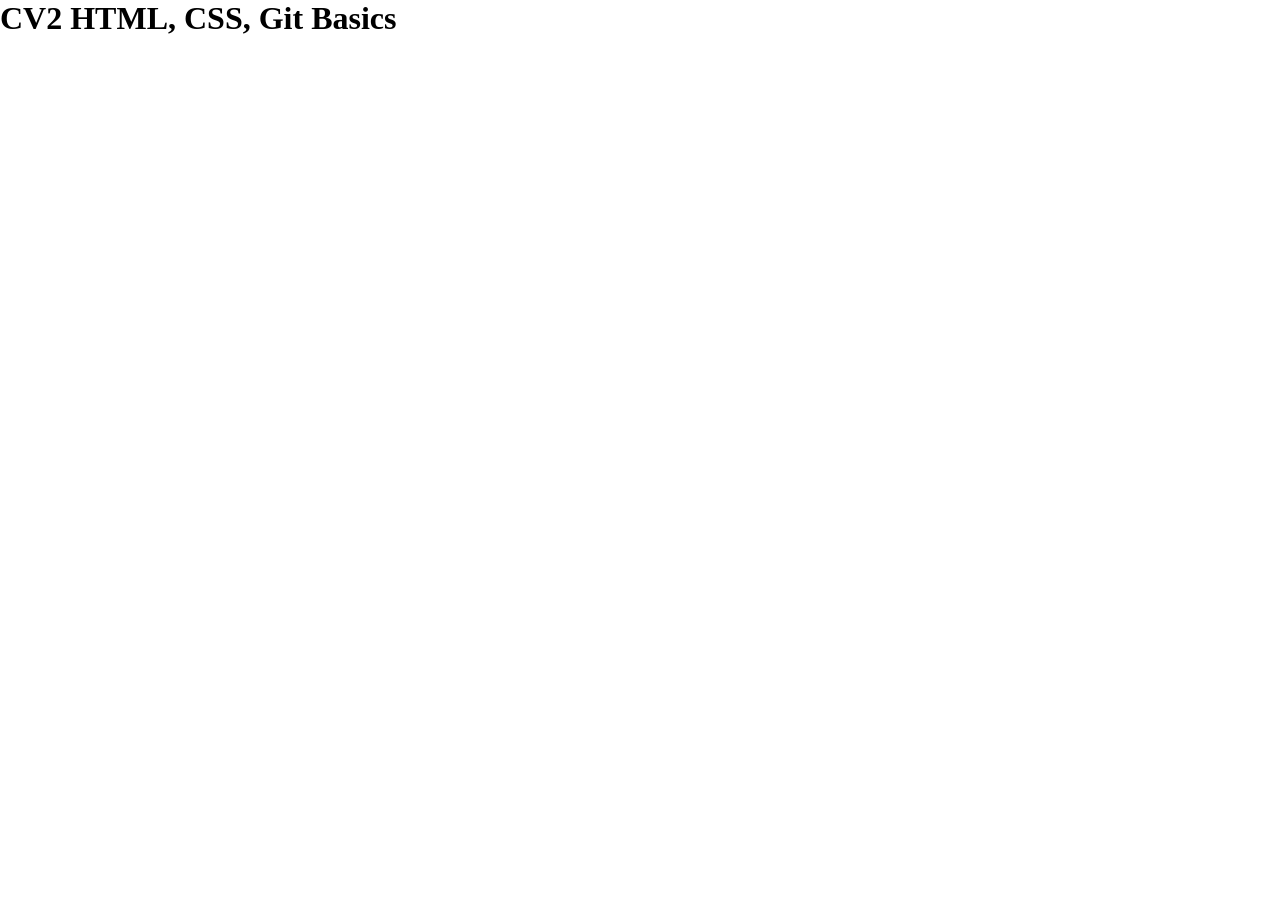
==== index.html @ 85c9163d "docs: update index.html" ====
<!DOCTYPE html>
<html lang="en">
<head>
  <meta charset="UTF-8">
  <meta name="viewport" content="width=device-width, initial-scale=1.0">
  <title>Document</title>
  <link rel="stylesheet" href="style.css">
</head>
<body>
  <h1>CV2 HTML, CSS, Git Basics</h1>
</body>
</html>
---- style.css ----
* {
margin: 0;
padding: 0;
}
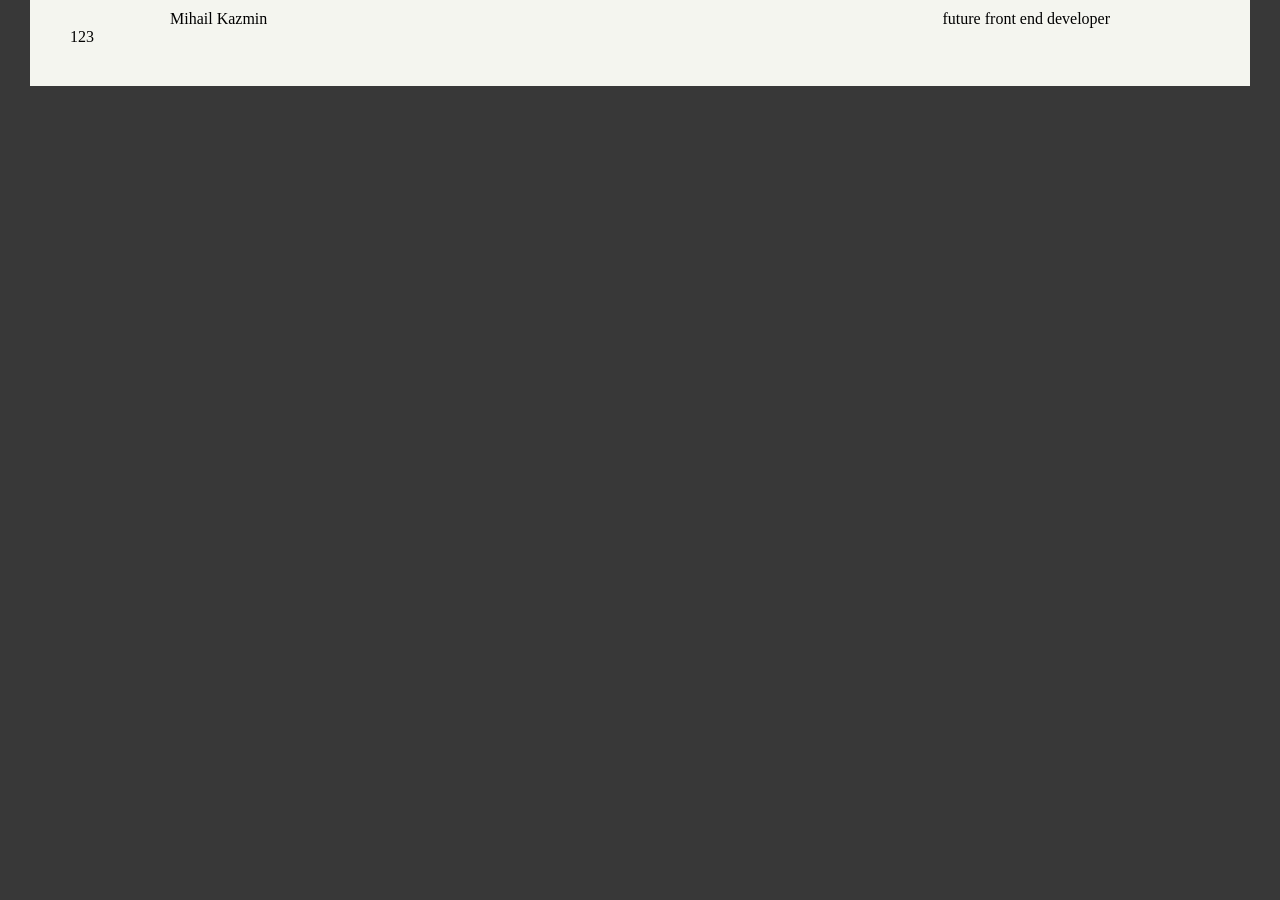
==== commit a23d1b2c: "feat: add main tags" ====
--- a/index.html
+++ b/index.html
@@ -7,6 +7,24 @@
   <link rel="stylesheet" href="style.css">
 </head>
 <body>
-  <h1>CV2 HTML, CSS, Git Basics</h1>
+  <body>
+    <div class="container">
+        <div class="header">
+    
+            <div class="block">Mihail Kazmin</div>
+            <div class="proffesion block">future front end developer</div>
+        </div>
+       <div class="main">
+
+        
+       </div>
+      
+    
+        <footer>
+           123
+        </footer>
+    </div>
+    <script src="scripts.js"></script>
+    </body>
 </body>
 </html>
--- a/style.css
+++ b/style.css
@@ -1,4 +1,29 @@
 * {
 margin: 0;
 padding: 0;
+}
+
+body {
+    background-color: #383838;
+    font-family: Resamitz-Bold;
+    margin: auto;
+}
+
+.container{
+    max-width: 1140px;
+    background-color: #F4F5EF;
+    margin: auto;
+ 
+    padding: 0px 40px 40px 40px;
+}
+
+.header {
+    
+   
+  
+    padding-top: 10px;
+    padding-left: 100px;
+    padding-right: 100px;
+    display: flex;
+    justify-content: space-between;
 }
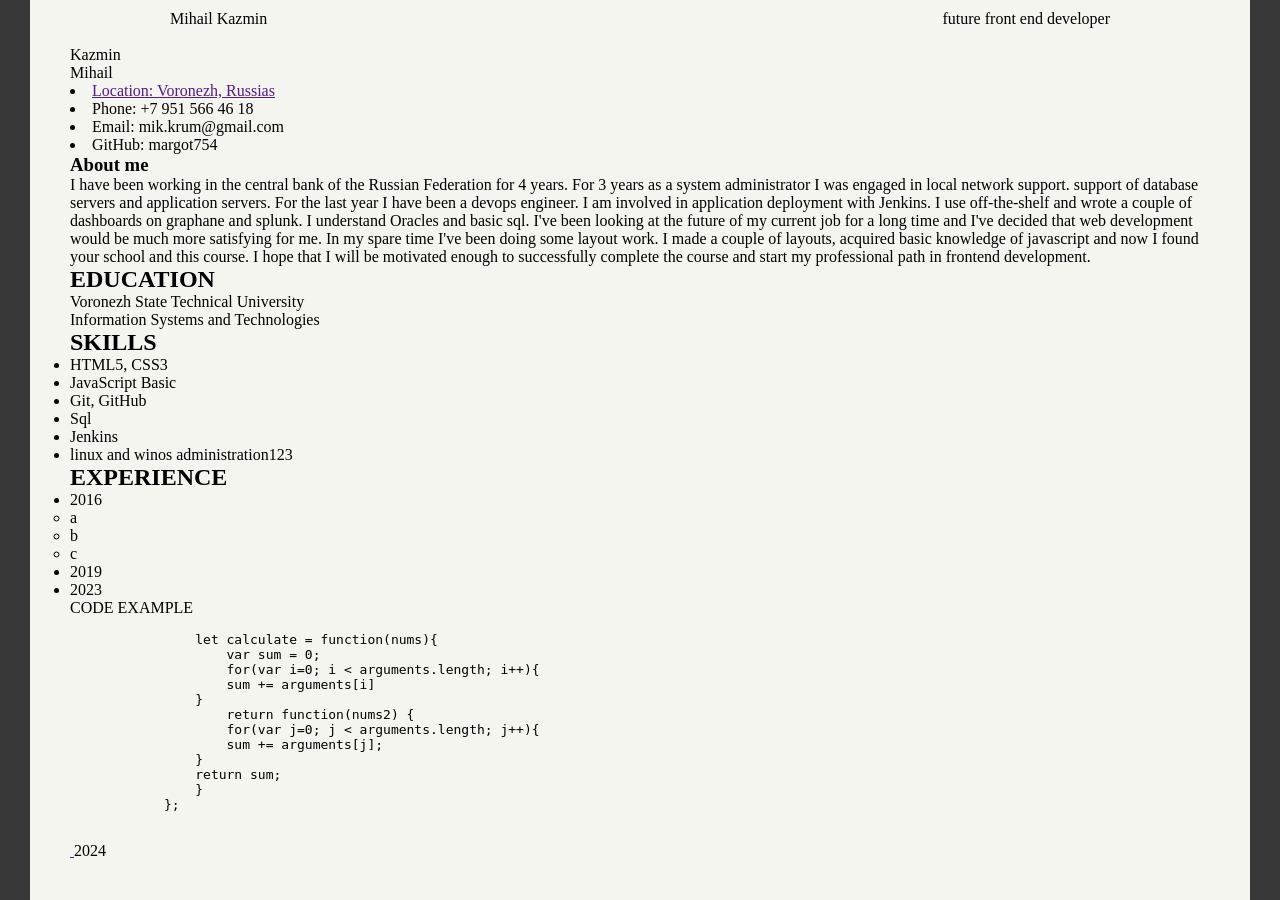
==== commit b031fff8: "feat: add content" ====
--- a/index.html
+++ b/index.html
@@ -16,12 +16,119 @@
         </div>
        <div class="main">
 
-        
+        <div class="wrap">
+            <div class="main">
+                <div class="left col">
+                    <img src="av.png" alt="">
+                </div>
+                <div class="right col">
+                    <div class="descr">
+                        <p class="name">Kazmin<br>
+                             Mihail</p>
+                        
+                        <div class="info">
+                            <li class="c-loc"><a href="">Location: Voronezh, Russias</a></li>
+                            <li class="c-phone">Phone: +7 951 566 46 18</li>
+                            <li class="c-mail">Email: mik.krum@gmail.com</li>
+                            <li class="c-git">GitHub: margot754</li>
+                        </div>
+                        
+                    </div>
+                </div>
+            </div>
+        </div>
+        <div class="about-main">
+          
+            <div class="about-section">
+                <h3>About me</h3>
+                I have been working in the central bank of the Russian Federation for 4 years.
+                For 3 years as a system administrator I was engaged in local network support.
+                support of database servers and application servers.
+                For the last year I have been a devops engineer. I am involved in application deployment with Jenkins.
+                I use off-the-shelf and wrote a couple of dashboards on graphane and splunk. I understand Oracles and basic
+                sql.
+                I've been looking at the future of my current job for a long time and I've decided
+                that web development would be much more satisfying for me.
+                In my spare time I've been doing some layout work.
+                I made a couple of layouts, acquired basic knowledge of javascript and now I found your school and this
+                course.
+    
+                I hope that I will be motivated enough to successfully complete the course and start my professional path in
+                frontend
+                development.
+    
+            </div>
+        </div>
+    
+        <div class="achive">
+            <div class="achleft col">
+                <h2>EDUCATION</h2>
+    
+                <div class="unic">Voronezh State
+                Technical University<br>
+                Information Systems and Technologies
+            </div>
+    
+            <div class="skills">
+                <h2>SKILLS</h2>
+                <ul class="ulu">
+                    <li>HTML5, CSS3</li>
+                    <li>JavaScript Basic</li>
+                    <li>Git, GitHub</li>
+                    <li>Sql</li>
+                    <li>Jenkins</li>
+                    <li>linux and winos administration123</li>
+                </ul>
+            </div>
+            </div>
+            <div class="achright col">
+                <h2>EXPERIENCE</h2>
+                <ul>
+                    <li>2016</li>
+                    <ul>
+                        <li>a</li>
+                        <li>b</li>
+                        <li>c</li>
+                    </ul>
+                    <li>2019</li>
+                    <li>2023</li>
+                </ul>
+            </div>
+    
+        </div>
+        <div class="close">
+            CODE EXAMPLE
+    
+        </div>
+        <div class="code">
+            <pre>
+            <code>
+                let calculate = function(nums){
+                    var sum = 0;
+                    for(var i=0; i &lt; arguments.length; i++){
+                    sum += arguments[i]
+                }
+                    return function(nums2) {
+                    for(var j=0; j &lt; arguments.length; j++){
+                    sum += arguments[j];
+                }
+                return sum;
+                }	
+            };
+        </code> 
+    </pre>
+        </div>
        </div>
       
     
         <footer>
-           123
+            <a href="">
+                <img class="icon" src="img/git.svg" alt="">
+            </a>
+            2024
+            <a href="">
+                <img class="icon" src="img/rs.svg" alt="">
+            </a>
         </footer>
     </div>
     <script src="scripts.js"></script>
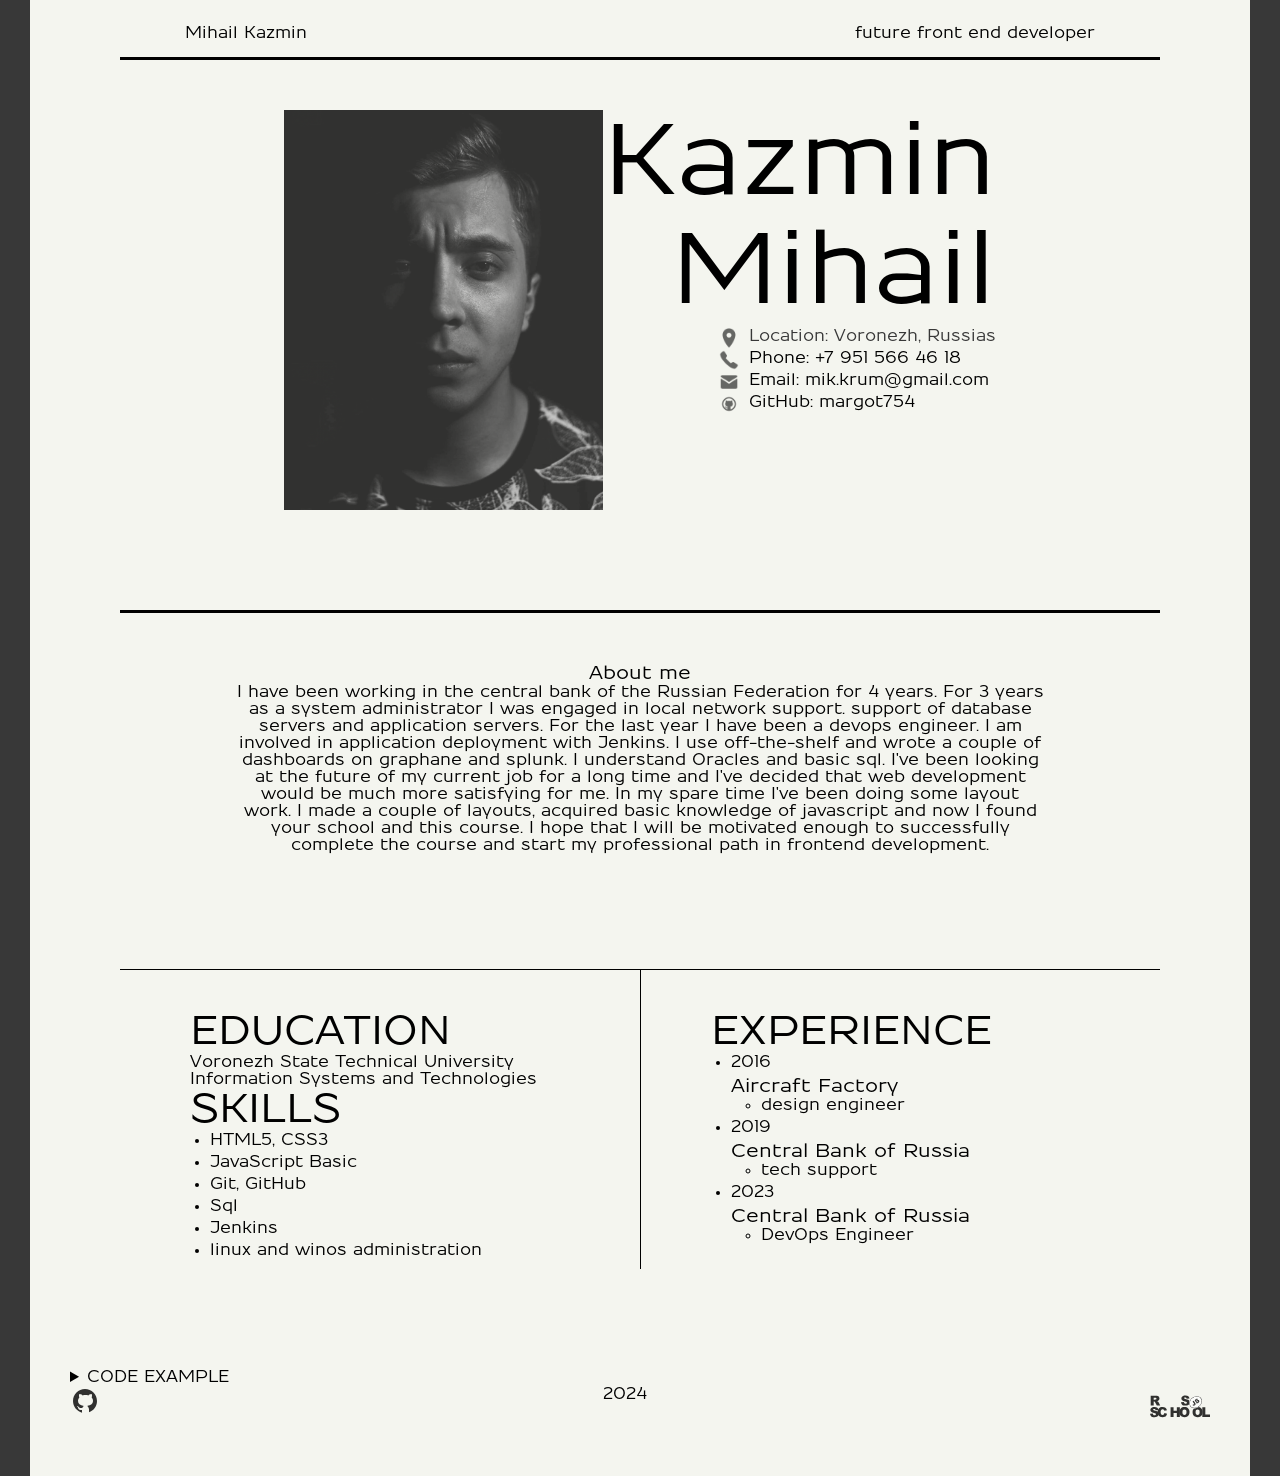
==== commit e5aaf42e: "feat: add some style and files" ====
--- a/index.html
+++ b/index.html
@@ -12,14 +12,14 @@
         <div class="header">
     
             <div class="block">Mihail Kazmin</div>
-            <div class="proffesion block">future front end developer</div>
+            <div class="block">future front end developer</div>
         </div>
        <div class="main">
 
-        <div class="wrap">
-            <div class="main">
+        <div class="iam">
+           
                 <div class="left col">
-                    <img src="av.png" alt="">
+                    <img src="av.png" alt="avatar">
                 </div>
                 <div class="right col">
                     <div class="descr">
@@ -35,9 +35,9 @@
                         
                     </div>
                 </div>
-            </div>
+           
         </div>
-        <div class="about-main">
+        <div class="about-me">
           
             <div class="about-section">
                 <h3>About me</h3>
@@ -77,30 +77,41 @@
                     <li>Git, GitHub</li>
                     <li>Sql</li>
                     <li>Jenkins</li>
-                    <li>linux and winos administration123</li>
+                    <li>linux and winos administration</li>
                 </ul>
             </div>
             </div>
             <div class="achright col">
                 <h2>EXPERIENCE</h2>
                 <ul>
-                    <li>2016</li>
+                    <li>2016 
+                       </li> <h3>Aircraft Factory</h3>
                     <ul>
-                        <li>a</li>
-                        <li>b</li>
-                        <li>c</li>
+                        <li class="resp"> design engineer</li>
+            
                     </ul>
-                    <li>2019</li>
-                    <li>2023</li>
+                    <li>2019</li> <h3>Central Bank of Russia</h3>
+                    <ul>
+                        <li class="resp"> tech support</li>
+            
+                    </ul>
+                    <li>2023 </li> <h3>Central Bank of Russia</h3>
+                    <ul>
+                        <li class="resp"> DevOps Engineer</li>
+            
+                    </ul>
                 </ul>
             </div>
     
         </div>
-        <div class="close">
-            CODE EXAMPLE
+        
+            
     
-        </div>
-        <div class="code">
+       
+        <details>
+            <summary>
+                CODE EXAMPLE
+            </summary>
             <pre>
             <code>
                 let calculate = function(nums){
@@ -117,7 +128,8 @@
             };
         </code> 
     </pre>
-        </div>
+
+</details>
        </div>
       
     
@@ -127,7 +139,7 @@
             </a>
             2024
             <a href="">
-                <img class="icon" src="img/rs.svg" alt="">
+                <img class="rs" src="img/rs.svg" alt="">
             </a>
         </footer>
     </div>
--- a/style.css
+++ b/style.css
@@ -1,12 +1,36 @@
 * {
 margin: 0;
 padding: 0;
+text-decoration: none;
 }
 
 body {
     background-color: #383838;
     font-family: Resamitz-Bold;
     margin: auto;
+}
+
+
+h2{
+    font-size: 40px;
+}
+
+ul {
+    padding-left: 20px;
+   
+}
+
+
+li{
+    padding-bottom: 5px;
+}
+
+a{
+    color: #383838;
+}
+
+.info{
+    list-style-type:  none;
 }
 
 .container{
@@ -26,4 +50,182 @@
     padding-right: 100px;
     display: flex;
     justify-content: space-between;
+}
+
+.block {
+    padding: 15px;
+}
+
+.name {
+    font-size: 100px;
+}
+
+.iam {
+    height: 500px;
+    margin-left: 50px;
+    margin-right: 50px;
+    padding-top: 50px;
+    padding-left: 50px;
+    padding-right: 50px;
+    display: flex;
+    justify-content: center;
+    border-top: solid;
+}
+
+
+.descr {
+    text-align: right;
+    display: flex;
+    flex-direction: column;
+    align-items: flex-end
+}
+
+.social {
+    height: 500px;
+    margin-left: auto;
+    margin-right: auto;
+    display: flex;
+}
+
+.c-phone{
+    background-image: url(img/tel.png);
+    background-size: 20px;
+    background-repeat: no-repeat;
+    text-align: left;
+    padding-left: 30px;
+}
+
+.c-loc{
+    background-image: url(img/location.png);
+    background-size: 20px;
+    background-repeat: no-repeat;
+    text-align: left;
+    padding-left: 30px;
+}
+
+.c-git{
+    background-image: url(img/git.png);
+    background-size: 20px;
+    background-repeat: no-repeat;
+    text-align: left;
+    padding-left: 30px;
+}
+
+.c-mail{
+    background-image: url(img/email.png);
+    background-size: 20px;
+    background-repeat: no-repeat;
+    text-align: left;
+    padding-left: 30px;
+}
+
+
+.about-me {
+   
+ 
+    margin-left: auto;
+    margin-right: auto;
+}
+
+.about-section {
+  
+
+    text-align: center;
+    margin-left: 50px;
+    margin-right: 50px;
+    padding: 50px 115px 115px 115px;
+    border-top: solid;
+}
+
+.achive {
+    height: 300px;
+margin-left: 50px;
+margin-right: 50px;
+    display: flex;
+    justify-content: center;
+    padding-bottom: 100px;
+    
+}
+
+.achleft{
+    padding: 40px 2px 56px 70px;
+    width: 50%;
+    border-top: solid;
+    border-right: solid;
+    border-width: 0.5px;
+    border-color: black;
+}
+
+.achright{
+    width: 50%;
+    padding: 40px 2px 56px 70px;
+    border-top: solid;
+   
+    border-width: 0.5px;
+    border-color: black;
+}
+
+.resp{
+    margin-left: 10px;
+}
+
+.code {
+  
+    height: 300px;
+
+    margin-left: auto;
+    margin-right: auto;
+}
+
+.close{
+    cursor: pointer;
+}
+
+pre {
+    background-color: grey;
+}
+
+img {
+  
+    margin-top: 0px;
+    height: 80%;
+    width: auto;
+    opacity: 80%;
+}
+
+.icon {
+    width: 30px;
+    height: 30px;
+}
+
+.rs{
+    width: 60px;
+}
+
+
+
+footer {
+    
+    height: 50px;
+ 
+    margin-left: auto;
+    margin-right: auto;
+    display: flex;
+    justify-content: space-between;
+  
+}
+
+@font-face {
+    font-family: UbuntuBold;
+    src: url(fonts/UbuntuBold.woff);
+}
+
+@font-face {
+    font-family: Resamitz-Bold;
+    src: url(fonts/Resamitz-Bold.ttf.woff);
+}
+
+@font-face {
+    font-family: TenorSans;
+    src: url(fonts/TenorSans.ttf.woff);
 }
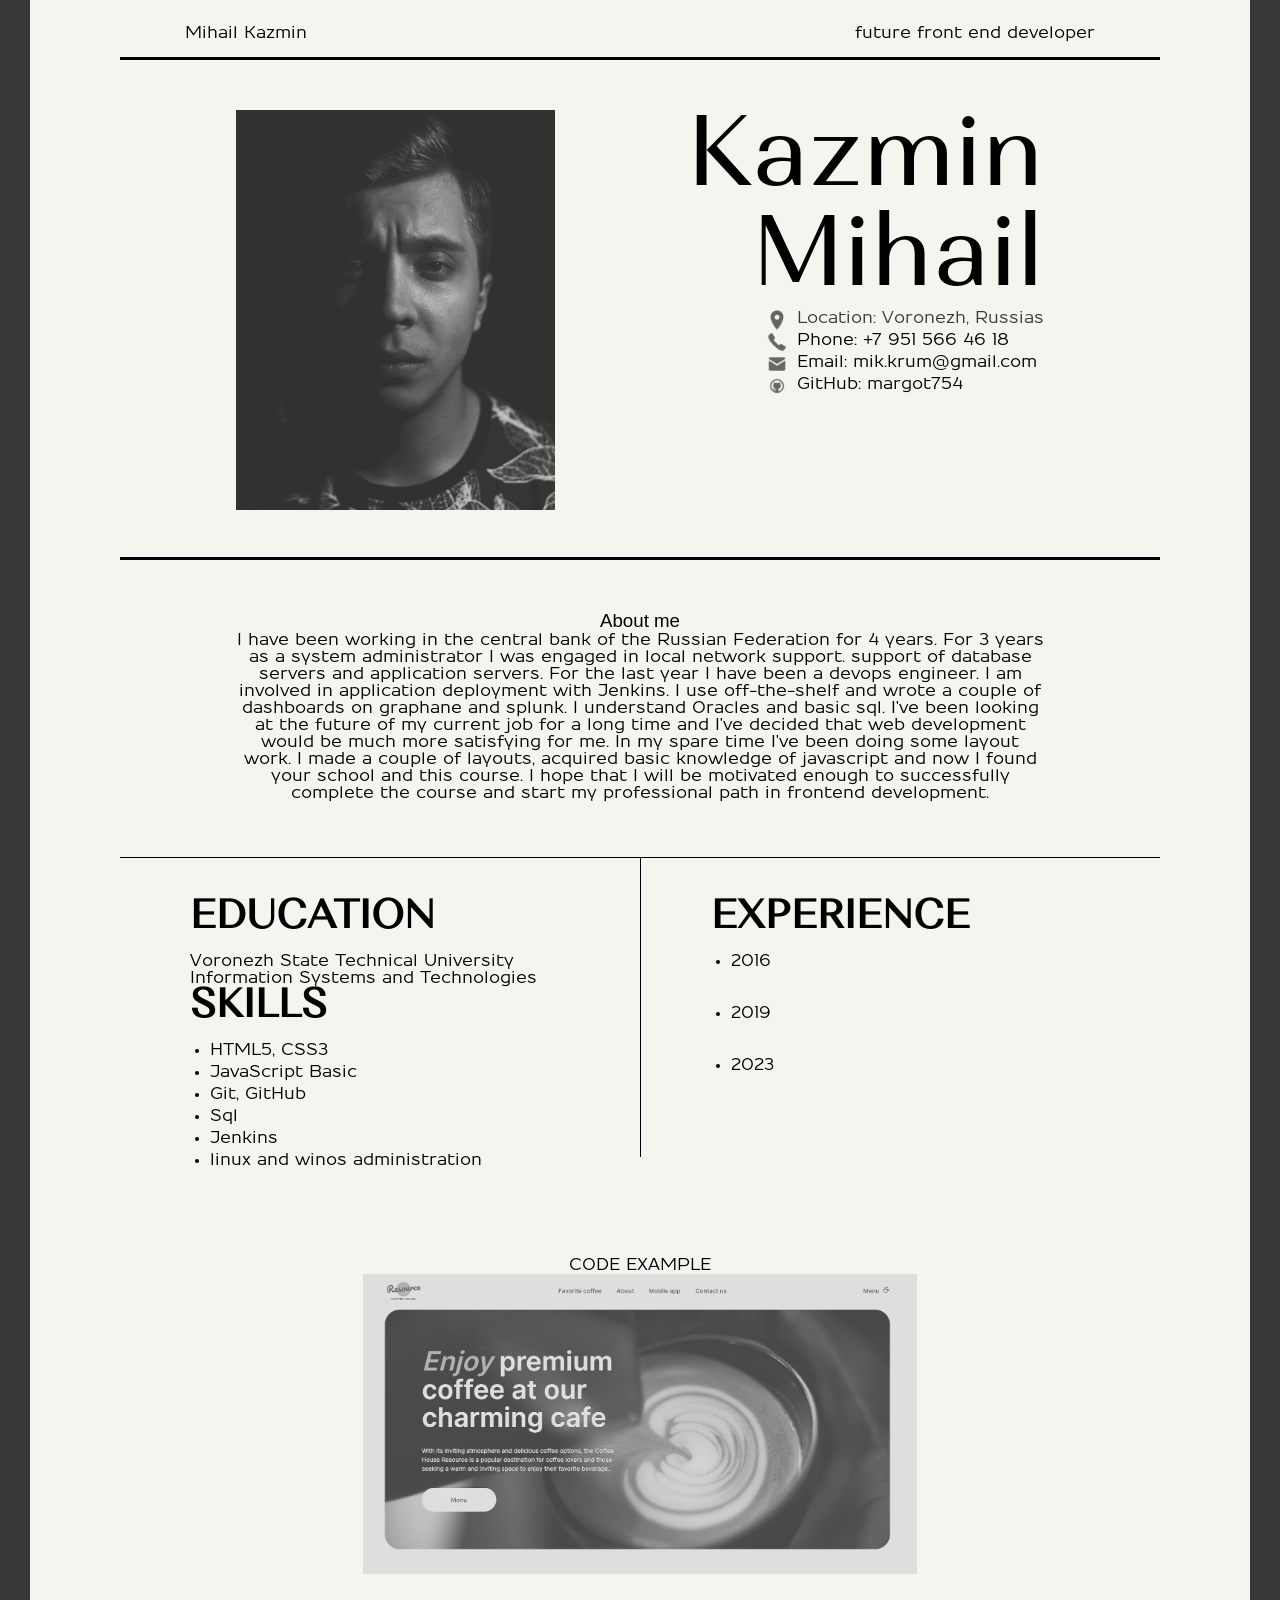
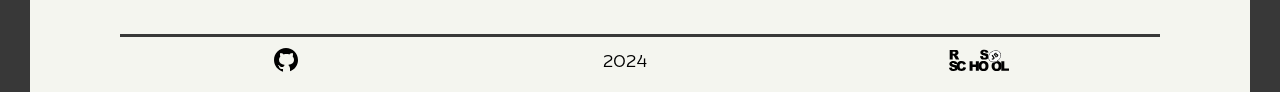
==== commit 7987c306: "feat: adding markup" ====
--- a/index.html
+++ b/index.html
@@ -15,11 +15,11 @@
             <div class="block">future front end developer</div>
         </div>
        <div class="main">
-
+<div class="wrap">
         <div class="iam">
            
                 <div class="left col">
-                    <img src="av.png" alt="avatar">
+                    <img class="avatar" src="av.png" alt="avatar">
                 </div>
                 <div class="right col">
                     <div class="descr">
@@ -37,6 +37,7 @@
                 </div>
            
         </div>
+    </div>       
         <div class="about-me">
           
             <div class="about-section">
@@ -81,29 +82,21 @@
                 </ul>
             </div>
             </div>
-            <div class="achright col">
+        <div class="achright col">
                 <h2>EXPERIENCE</h2>
+            <div class="exp-block">
                 <ul>
-                    <li>2016 
-                       </li> <h3>Aircraft Factory</h3>
-                    <ul>
-                        <li class="resp"> design engineer</li>
-            
-                    </ul>
-                    <li>2019</li> <h3>Central Bank of Russia</h3>
-                    <ul>
-                        <li class="resp"> tech support</li>
-            
-                    </ul>
-                    <li>2023 </li> <h3>Central Bank of Russia</h3>
-                    <ul>
-                        <li class="resp"> DevOps Engineer</li>
-            
-                    </ul>
+                    <li class="years">2016 </li> 
+                   
+                    <li class="years">2019</li>
+                
+                    <li class="years">2023 </li> 
                 </ul>
+
             </div>
+        </div>
     
-        </div>
+    </div>
         
             
     
@@ -132,8 +125,13 @@
 </details>
        </div>
       
+    <div class="works">
+       <a class="link" href="https://margot754.github.io/coffee-rss/"><img class="project"  src="/img/project.png" alt=""></a>
     
+    </div>
+
         <footer>
+          
             <a href="">
                 <img class="icon" src="img/git.svg" alt="">
             </a>
@@ -141,6 +139,7 @@
             <a href="">
                 <img class="rs" src="img/rs.svg" alt="">
             </a>
+     
         </footer>
     </div>
     <script src="scripts.js"></script>
--- a/style.css
+++ b/style.css
@@ -13,6 +13,13 @@
 
 h2{
     font-size: 40px;
+    font-family: 'Alethia Pro';
+    margin-bottom: 15px;
+}
+
+h3{
+    font-weight: 100;
+    font-family: sans-serif;
 }
 
 ul {
@@ -38,7 +45,7 @@
     background-color: #F4F5EF;
     margin: auto;
  
-    padding: 0px 40px 40px 40px;
+    padding: 0px 40px 5px 40px;
 }
 
 .header {
@@ -58,6 +65,13 @@
 
 .name {
     font-size: 100px;
+    font-family: 'Alethia Pro';
+}
+
+.wrap {
+    height: 500px;
+    margin-left: auto;
+    margin-right: auto;
 }
 
 .iam {
@@ -65,10 +79,11 @@
     margin-left: 50px;
     margin-right: 50px;
     padding-top: 50px;
+    padding-bottom: 1px;
     padding-left: 50px;
     padding-right: 50px;
     display: flex;
-    justify-content: center;
+    justify-content: space-around;
     border-top: solid;
 }
 
@@ -85,6 +100,13 @@
     margin-left: auto;
     margin-right: auto;
     display: flex;
+}
+
+.right{
+
+    height: 300px;
+    display: flex;
+   
 }
 
 .c-phone{
@@ -122,7 +144,7 @@
 
 .about-me {
    
- 
+  height: 300px;
     margin-left: auto;
     margin-right: auto;
 }
@@ -169,6 +191,15 @@
     margin-left: 10px;
 }
 
+.exp-block{
+    
+}
+
+.years{
+    margin-bottom: 30px;
+}
+
+
 .code {
   
     height: 300px;
@@ -185,8 +216,7 @@
     background-color: grey;
 }
 
-img {
-  
+.avatar{
     margin-top: 0px;
     height: 80%;
     width: auto;
@@ -202,17 +232,47 @@
     width: 60px;
 }
 
-
+summary{
+    display: flex;
+    justify-content: center;
+}
+
+.works{
+    
+    height: 300px;
+  
+  display: flex;
+  justify-content: center;
+
+  margin-bottom: 60px;
+}
+
+.link{
+    background-image: url(img/project.png);
+    opacity: 70%;
+    filter: grayscale(1);
+}
+
+.link:hover{
+
+opacity: 100%;
+}
+
+.project{
+    display: block;
+    max-width: 100%;
+    max-height: 100%;
+}
 
 footer {
-    
+    display: flex;
+    align-items: center;
+    justify-content: space-around;
     height: 50px;
- 
-    margin-left: auto;
-    margin-right: auto;
-    display: flex;
-    justify-content: space-between;
-  
+  margin-right: 50px;
+    margin-left: 50px;
+    border-top: #383838 solid;
+    
 }
 
 @font-face {
@@ -228,4 +288,16 @@
 @font-face {
     font-family: TenorSans;
     src: url(fonts/TenorSans.ttf.woff);
+}
+
+@font-face {
+	font-family: 'Alethia Pro';
+	src: url('fonts/AlethiaPro-Regular.woff2') format('woff2'), url('fonts/AlethiaPro-Regular.woff') format('woff');
+	font-weight: 400;
+	font-style: normal;
+}
+
+@font-face {
+    font-family: 'Anomoly';
+    src: url(fonts/AnomolyLight.ttf);
 }
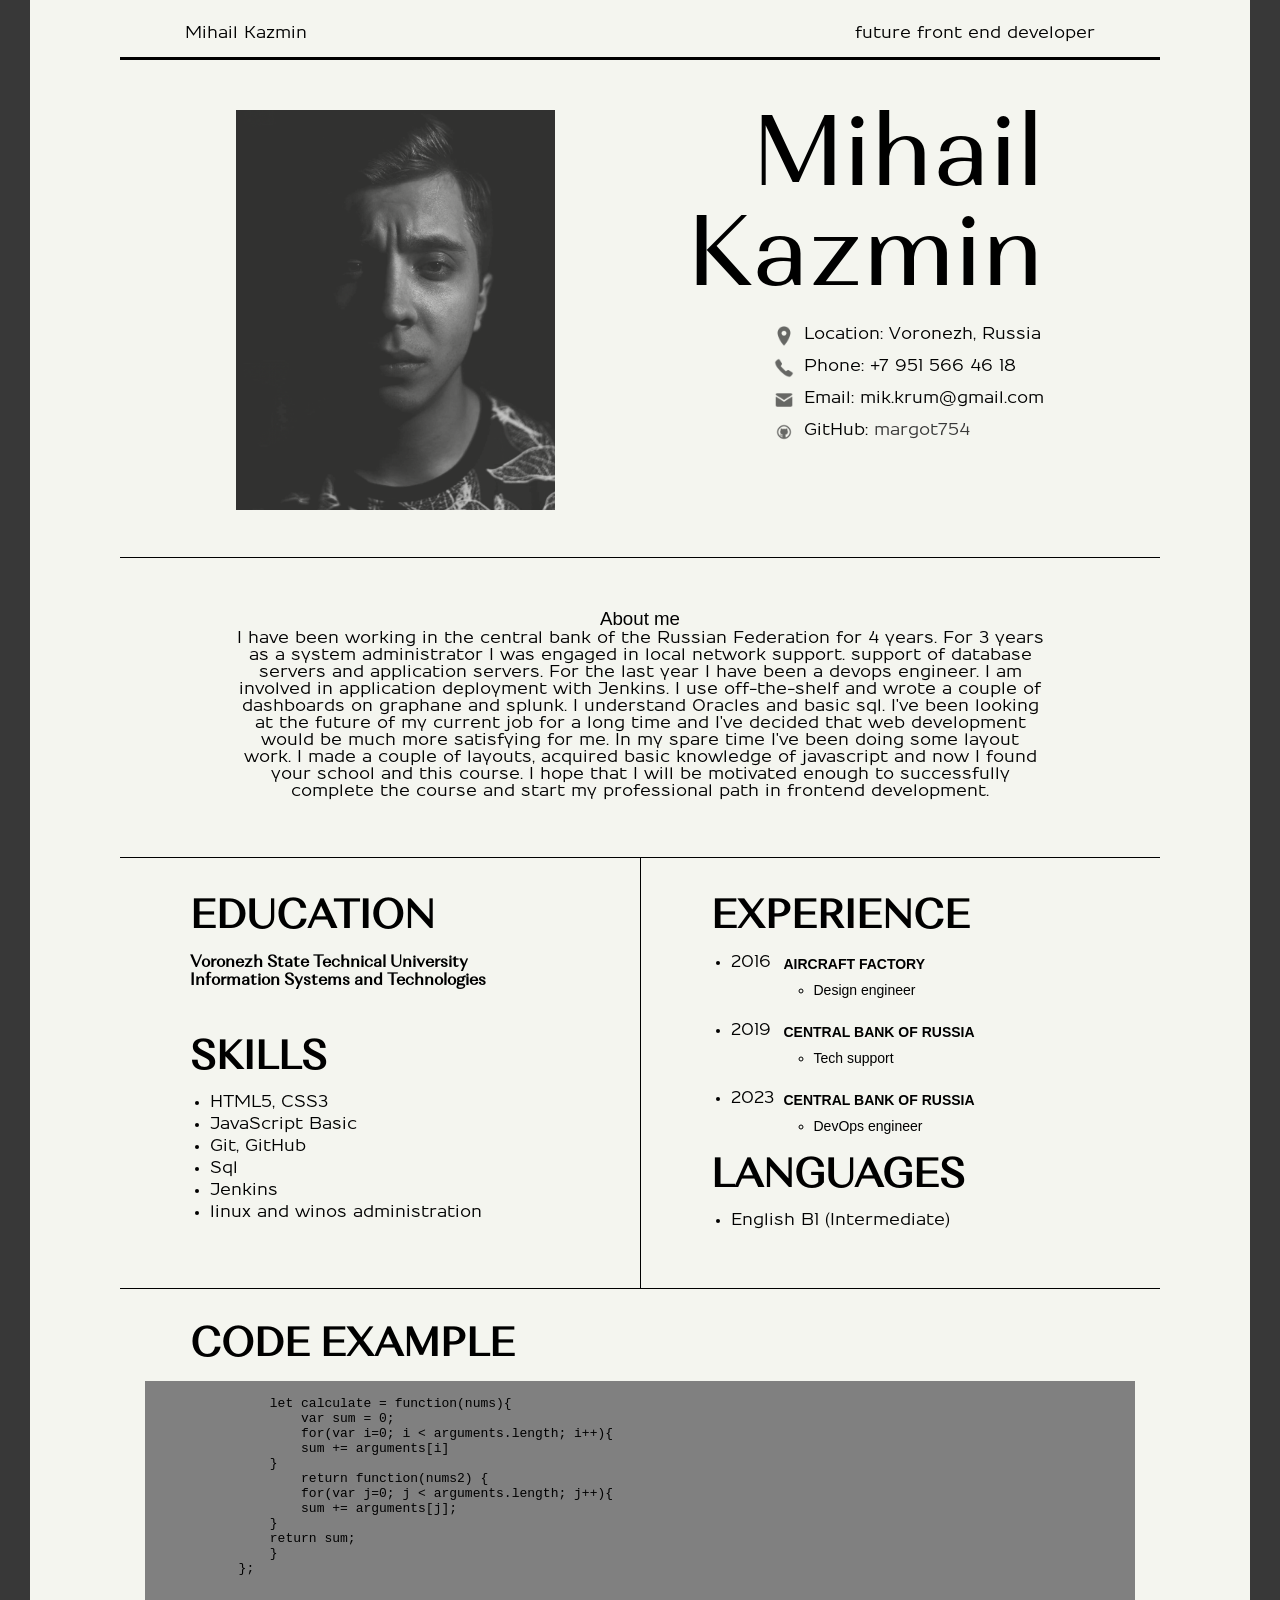
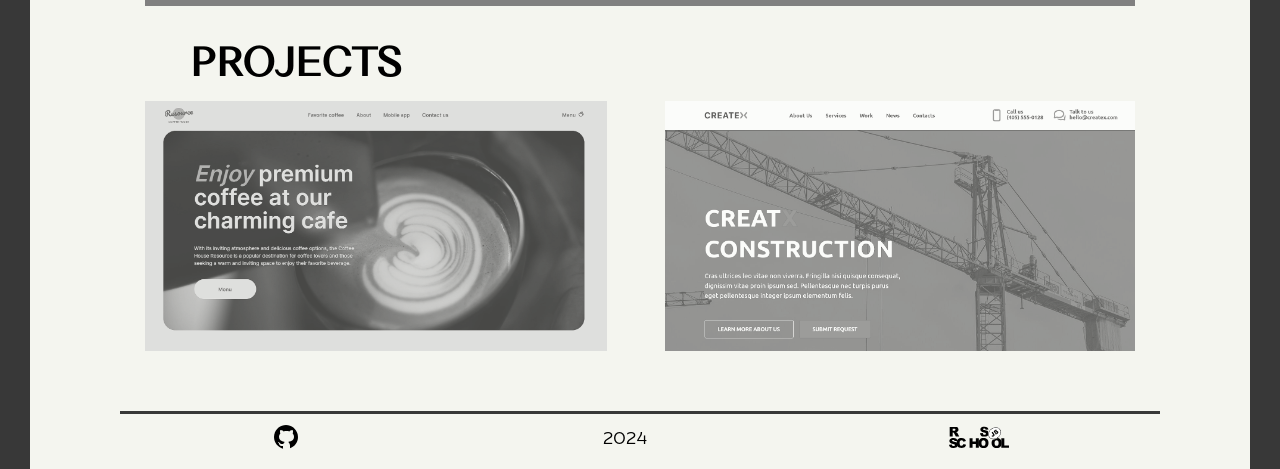
==== commit 3fc19e9c: "feat: add projects" ====
--- a/index.html
+++ b/index.html
@@ -23,14 +23,14 @@
                 </div>
                 <div class="right col">
                     <div class="descr">
-                        <p class="name">Kazmin<br>
-                             Mihail</p>
+                        <p class="name">Mihail<br>Kazmin
+                             </p>
                         
                         <div class="info">
-                            <li class="c-loc"><a href="">Location: Voronezh, Russias</a></li>
+                            <li class="c-loc">Location: Voronezh, Russia</li>
                             <li class="c-phone">Phone: +7 951 566 46 18</li>
                             <li class="c-mail">Email: mik.krum@gmail.com</li>
-                            <li class="c-git">GitHub: margot754</li>
+                            <li class="c-git">GitHub: <a href="https://github.com/margot754">margot754</a></li>
                         </div>
                         
                     </div>
@@ -86,13 +86,47 @@
                 <h2>EXPERIENCE</h2>
             <div class="exp-block">
                 <ul>
-                    <li class="years">2016 </li> 
+                    <li class="years">2016  </li> 
                    
                     <li class="years">2019</li>
                 
                     <li class="years">2023 </li> 
                 </ul>
+            <div class="place">
+             <div class="a_block">
+                <h3 class="place a">AIRCRAFT FACTORY</h3>
+                <ul>
+                    <ul>
+                        <li>Design engineer</li>
+                    </ul>
+                </ul>
+             </div>
+             <div class="a_block">
+                <h3 class="place b ">CENTRAL BANK OF RUSSIA</h3>
+                <ul>
+                    <ul>
+                        <li>Tech support</li>
+                    </ul>
+                </ul>
+             </div>
+             <div class="a_block">
+                <h3 class="place c">CENTRAL BANK OF RUSSIA</h3>
+                <ul>
+                    <ul>
+                        <li>DevOps engineer</li>
+                    </ul>
+                </ul>
+             </div>
+                
+               
 
+            </div>
+            </div>
+            <div class="language">
+               <h2> LANGUAGES </h2>
+                <ul>
+                    <li>English B1 (Intermediate)</li>
+                </ul>
             </div>
         </div>
     
@@ -101,10 +135,11 @@
             
     
        
-        <details>
-            <summary>
-                CODE EXAMPLE
-            </summary>
+       
+           
+
+               <h2 class="example"> CODE EXAMPLE</h2>
+          
             <pre>
             <code>
                 let calculate = function(nums){
@@ -124,19 +159,22 @@
 
 </details>
        </div>
-      
+       <h2 class="project_title">PROJECTS</h2>
     <div class="works">
+       
+        
        <a class="link" href="https://margot754.github.io/coffee-rss/"><img class="project"  src="/img/project.png" alt=""></a>
-    
+       <a class="link" href="https://github.com/margot754/creatx"><img class="project"  src="/img/create.png" alt=""></a>
+ 
     </div>
 
         <footer>
           
-            <a href="">
+            <a href="https://github.com/margot754/">
                 <img class="icon" src="img/git.svg" alt="">
             </a>
             2024
-            <a href="">
+            <a href="https://rs.school/courses/javascript-ru">
                 <img class="rs" src="img/rs.svg" alt="">
             </a>
      
--- a/style.css
+++ b/style.css
@@ -38,6 +38,11 @@
 
 .info{
     list-style-type:  none;
+    margin-top: 16px;
+}
+
+.info li{
+    margin-bottom: 10px;
 }
 
 .container{
@@ -157,19 +162,29 @@
     margin-right: 50px;
     padding: 50px 115px 115px 115px;
     border-top: solid;
+    border-width: 0.5px;
 }
 
 .achive {
-    height: 300px;
+    height: 331px;
 margin-left: 50px;
 margin-right: 50px;
     display: flex;
     justify-content: center;
     padding-bottom: 100px;
-    
+    border-bottom: solid;
+    border-width: 0.5px;
+    border-color: black;
+    
+    
+}
+
+.skills{
+    margin-top: 50px;
 }
 
 .achleft{
+    height: 334px;
     padding: 40px 2px 56px 70px;
     width: 50%;
     border-top: solid;
@@ -179,6 +194,7 @@
 }
 
 .achright{
+    
     width: 50%;
     padding: 40px 2px 56px 70px;
     border-top: solid;
@@ -191,14 +207,49 @@
     margin-left: 10px;
 }
 
+.unic{
+    font-family: 'Alethia Pro';
+    font-weight: 700;
+}
+
 .exp-block{
-    
+    display: flex;
 }
 
 .years{
-    margin-bottom: 30px;
-}
-
+    padding-top: 1px;
+    margin-bottom: 45px;
+   
+}
+
+.place{
+    
+    font-size: 14px;
+    font-family: sans-serif;
+    font-weight: 700;
+}
+
+ .place .a{
+    margin-top: 3px;
+    margin-left: 10px;
+}
+
+.place .b{
+    margin-top: 21px;
+    margin-left: 10px
+
+}
+
+.place .c{
+    margin-top: 21px;
+    margin-left: 10px;
+}
+
+.place li{
+    font-family: sans-serif;
+    font-weight: 100;
+    margin-top: 10px;
+}
 
 .code {
   
@@ -214,6 +265,8 @@
 
 pre {
     background-color: grey;
+    margin-left: 75px;
+    margin-right: 75px;
 }
 
 .avatar{
@@ -237,20 +290,29 @@
     justify-content: center;
 }
 
+.example{
+    margin-top: 30px;
+    margin-left: 120px;
+}
+
 .works{
     
     height: 300px;
-  
+    margin-left: 75px;
+    margin-right: 75px;
   display: flex;
-  justify-content: center;
-
-  margin-bottom: 60px;
+  justify-content: space-between;
+
+  margin-bottom: 10px;
 }
 
 .link{
     background-image: url(img/project.png);
     opacity: 70%;
     filter: grayscale(1);
+    display: block;
+    height: 250px;
+    
 }
 
 .link:hover{
@@ -262,6 +324,14 @@
     display: block;
     max-width: 100%;
     max-height: 100%;
+    display: flex;
+    overflow: hidden;
+}
+
+.project_title{
+    margin-left: 120px;
+    margin-top: 40px;
+
 }
 
 footer {
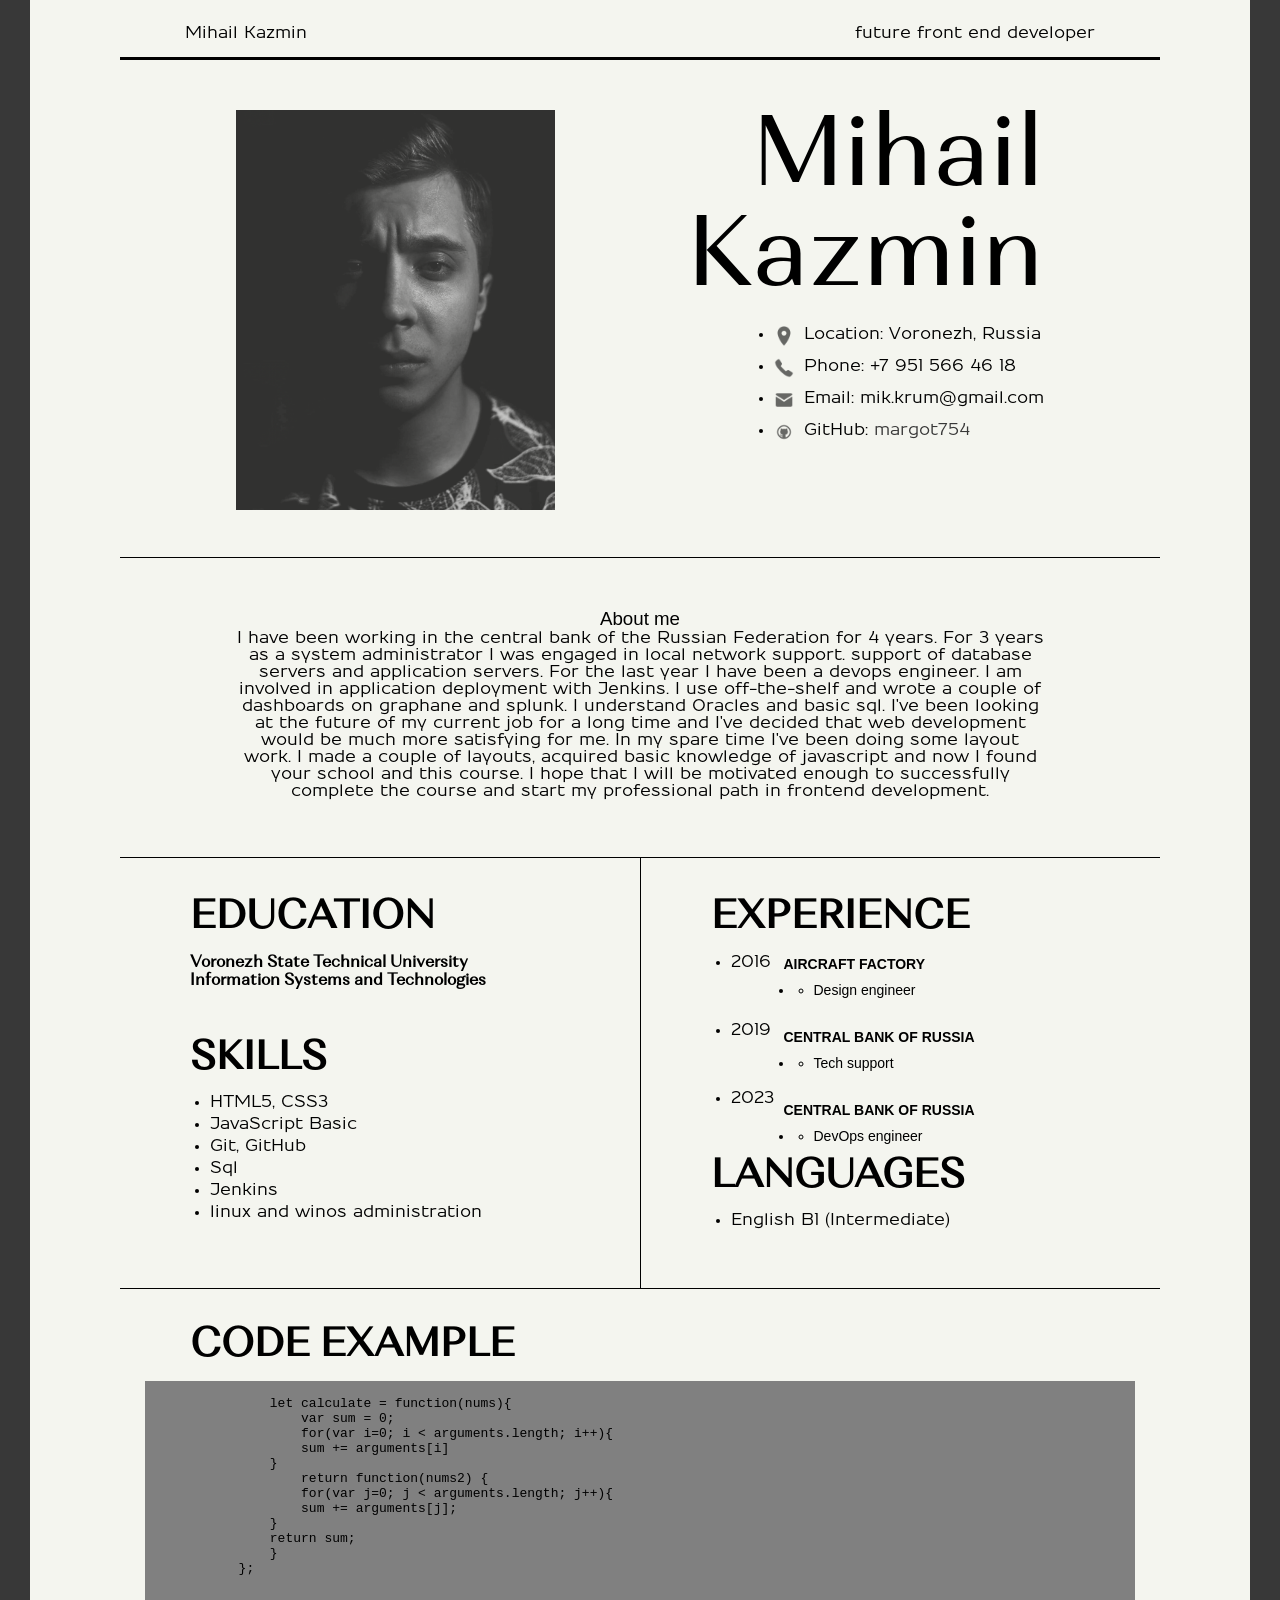
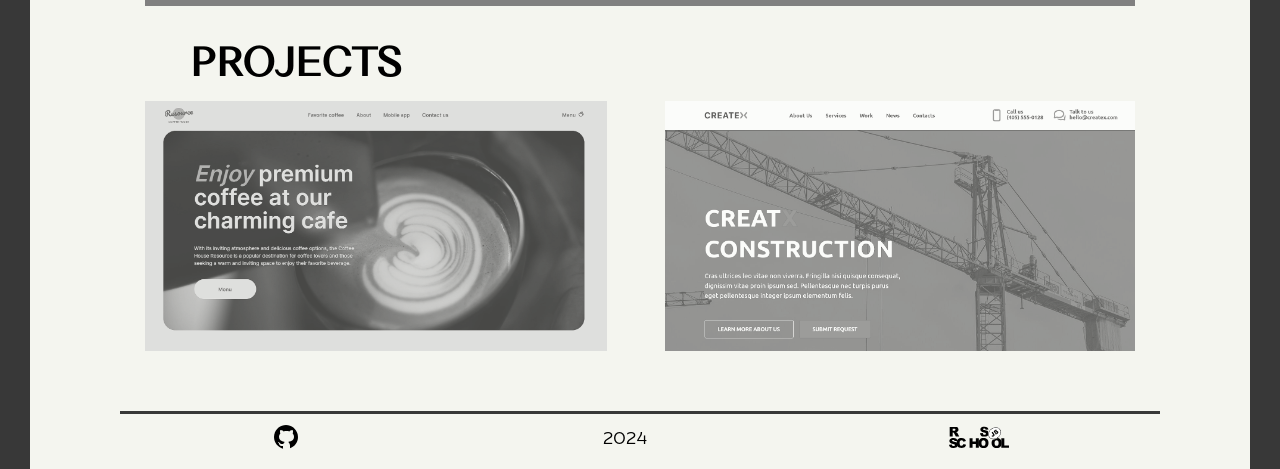
==== commit bef63469: "feat: fix bugs" ====
--- a/index.html
+++ b/index.html
@@ -7,7 +7,7 @@
   <link rel="stylesheet" href="style.css">
 </head>
 <body>
-  <body>
+  
     <div class="container">
         <div class="header">
     
@@ -26,12 +26,14 @@
                         <p class="name">Mihail<br>Kazmin
                              </p>
                         
-                        <div class="info">
+                        <nav>
+                            <ul>
                             <li class="c-loc">Location: Voronezh, Russia</li>
                             <li class="c-phone">Phone: +7 951 566 46 18</li>
                             <li class="c-mail">Email: mik.krum@gmail.com</li>
                             <li class="c-git">GitHub: <a href="https://github.com/margot754">margot754</a></li>
-                        </div>
+                        </ul>
+                        </nav>
                         
                     </div>
                 </div>
@@ -96,25 +98,31 @@
              <div class="a_block">
                 <h3 class="place a">AIRCRAFT FACTORY</h3>
                 <ul>
+                    <li>
                     <ul>
                         <li>Design engineer</li>
                     </ul>
+                </li>
                 </ul>
              </div>
              <div class="a_block">
                 <h3 class="place b ">CENTRAL BANK OF RUSSIA</h3>
                 <ul>
+                    <li>
                     <ul>
                         <li>Tech support</li>
                     </ul>
+                </li>
                 </ul>
              </div>
              <div class="a_block">
                 <h3 class="place c">CENTRAL BANK OF RUSSIA</h3>
                 <ul>
+                    <li>
                     <ul>
                         <li>DevOps engineer</li>
                     </ul>
+                </li>
                 </ul>
              </div>
                 
@@ -157,14 +165,14 @@
         </code> 
     </pre>
 
-</details>
+
        </div>
        <h2 class="project_title">PROJECTS</h2>
     <div class="works">
        
         
-       <a class="link" href="https://margot754.github.io/coffee-rss/"><img class="project"  src="/img/project.png" alt=""></a>
-       <a class="link" href="https://github.com/margot754/creatx"><img class="project"  src="/img/create.png" alt=""></a>
+       <a class="link" href="https://margot754.github.io/coffee-rss/"><img class="project"  src="img/project.png" alt=""></a>
+       <a class="link" href="https://github.com/margot754/creatx"><img class="project"  src="img/create.png" alt=""></a>
  
     </div>
 
@@ -180,7 +188,7 @@
      
         </footer>
     </div>
-    <script src="scripts.js"></script>
-    </body>
+   
+   
 </body>
 </html>
--- a/style.css
+++ b/style.css
@@ -36,12 +36,12 @@
     color: #383838;
 }
 
-.info{
+nav{
     list-style-type:  none;
     margin-top: 16px;
 }
 
-.info li{
+nav li{
     margin-bottom: 10px;
 }
 
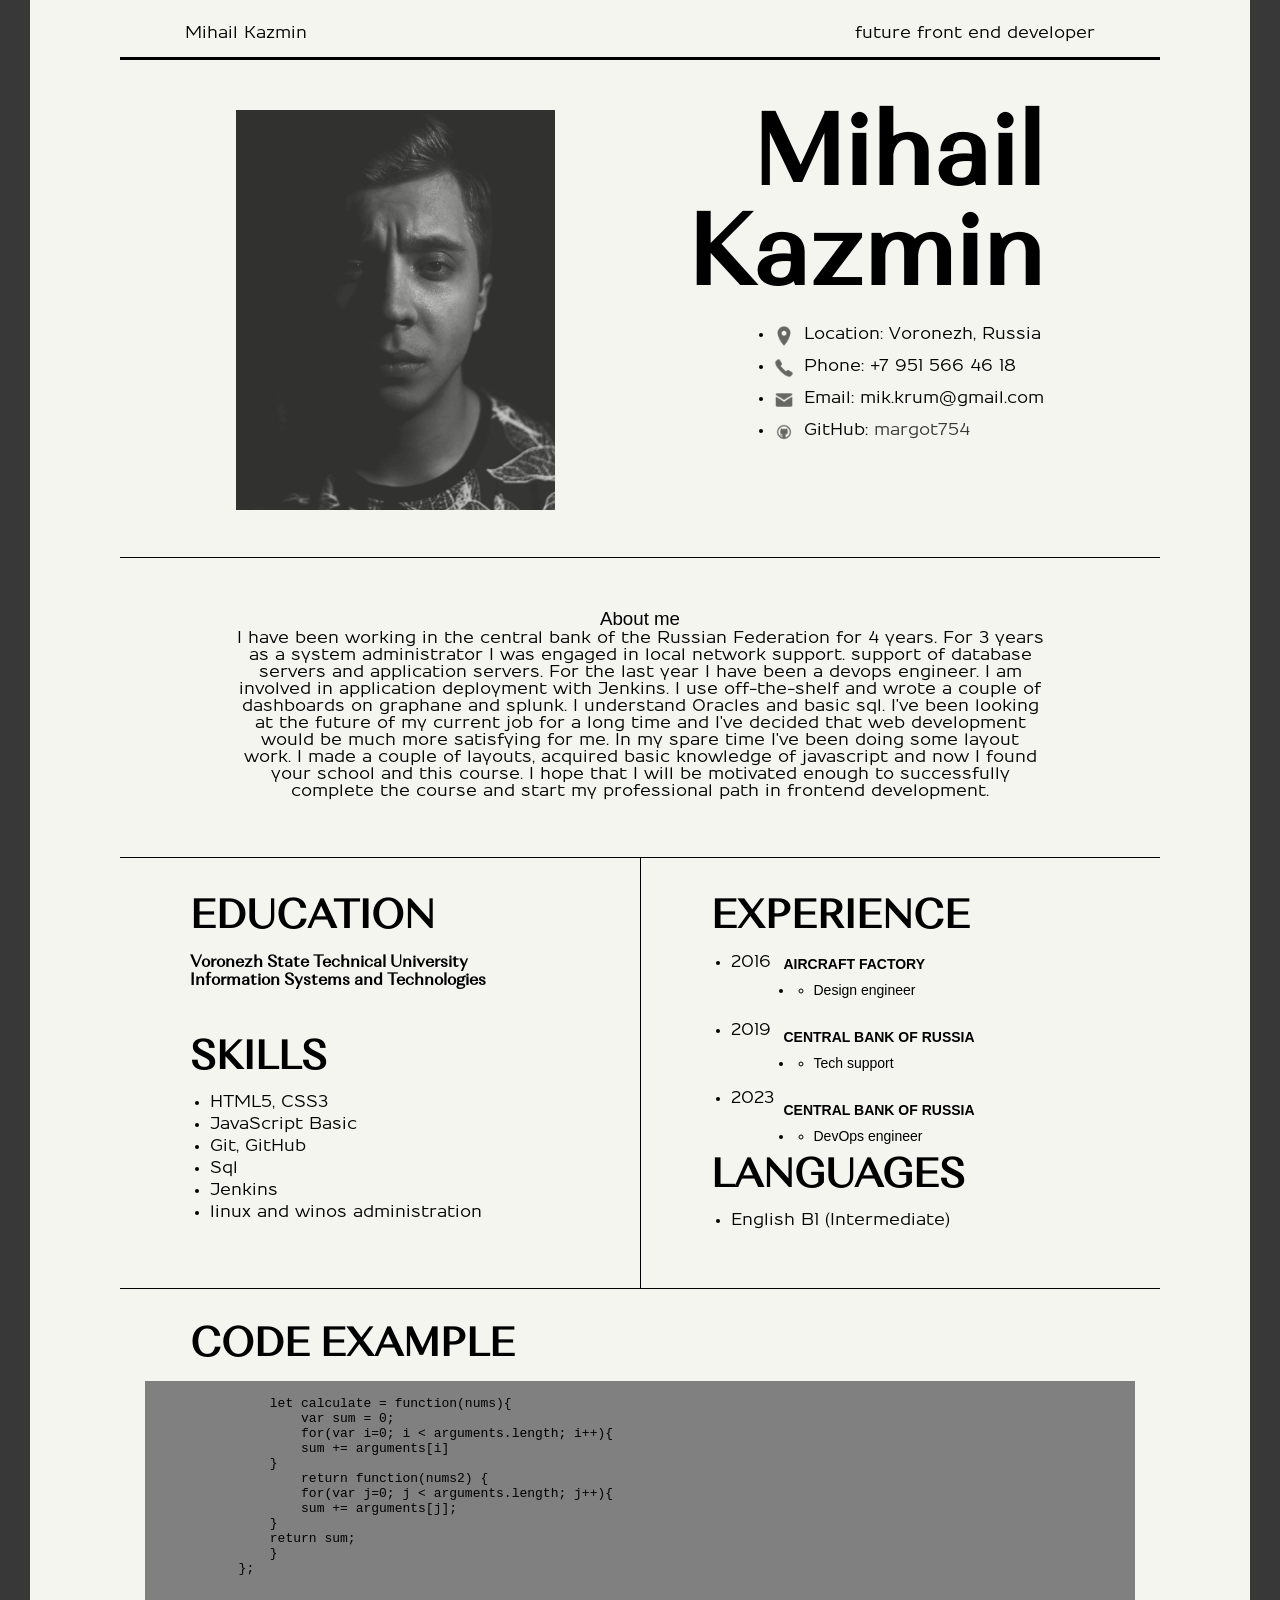
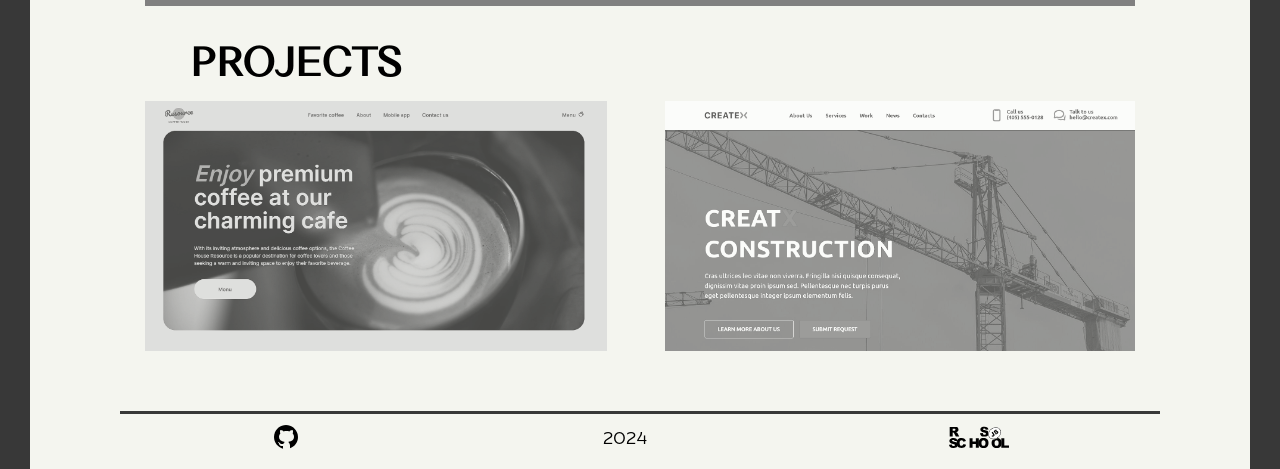
==== commit 3c696183: "feat: fix bugs" ====
--- a/index.html
+++ b/index.html
@@ -23,8 +23,8 @@
                 </div>
                 <div class="right col">
                     <div class="descr">
-                        <p class="name">Mihail<br>Kazmin
-                             </p>
+                        <h1>Mihail<br>Kazmin
+                        </h1>
                         
                         <nav>
                             <ul>
--- a/style.css
+++ b/style.css
@@ -68,7 +68,7 @@
     padding: 15px;
 }
 
-.name {
+h1{
     font-size: 100px;
     font-family: 'Alethia Pro';
 }
